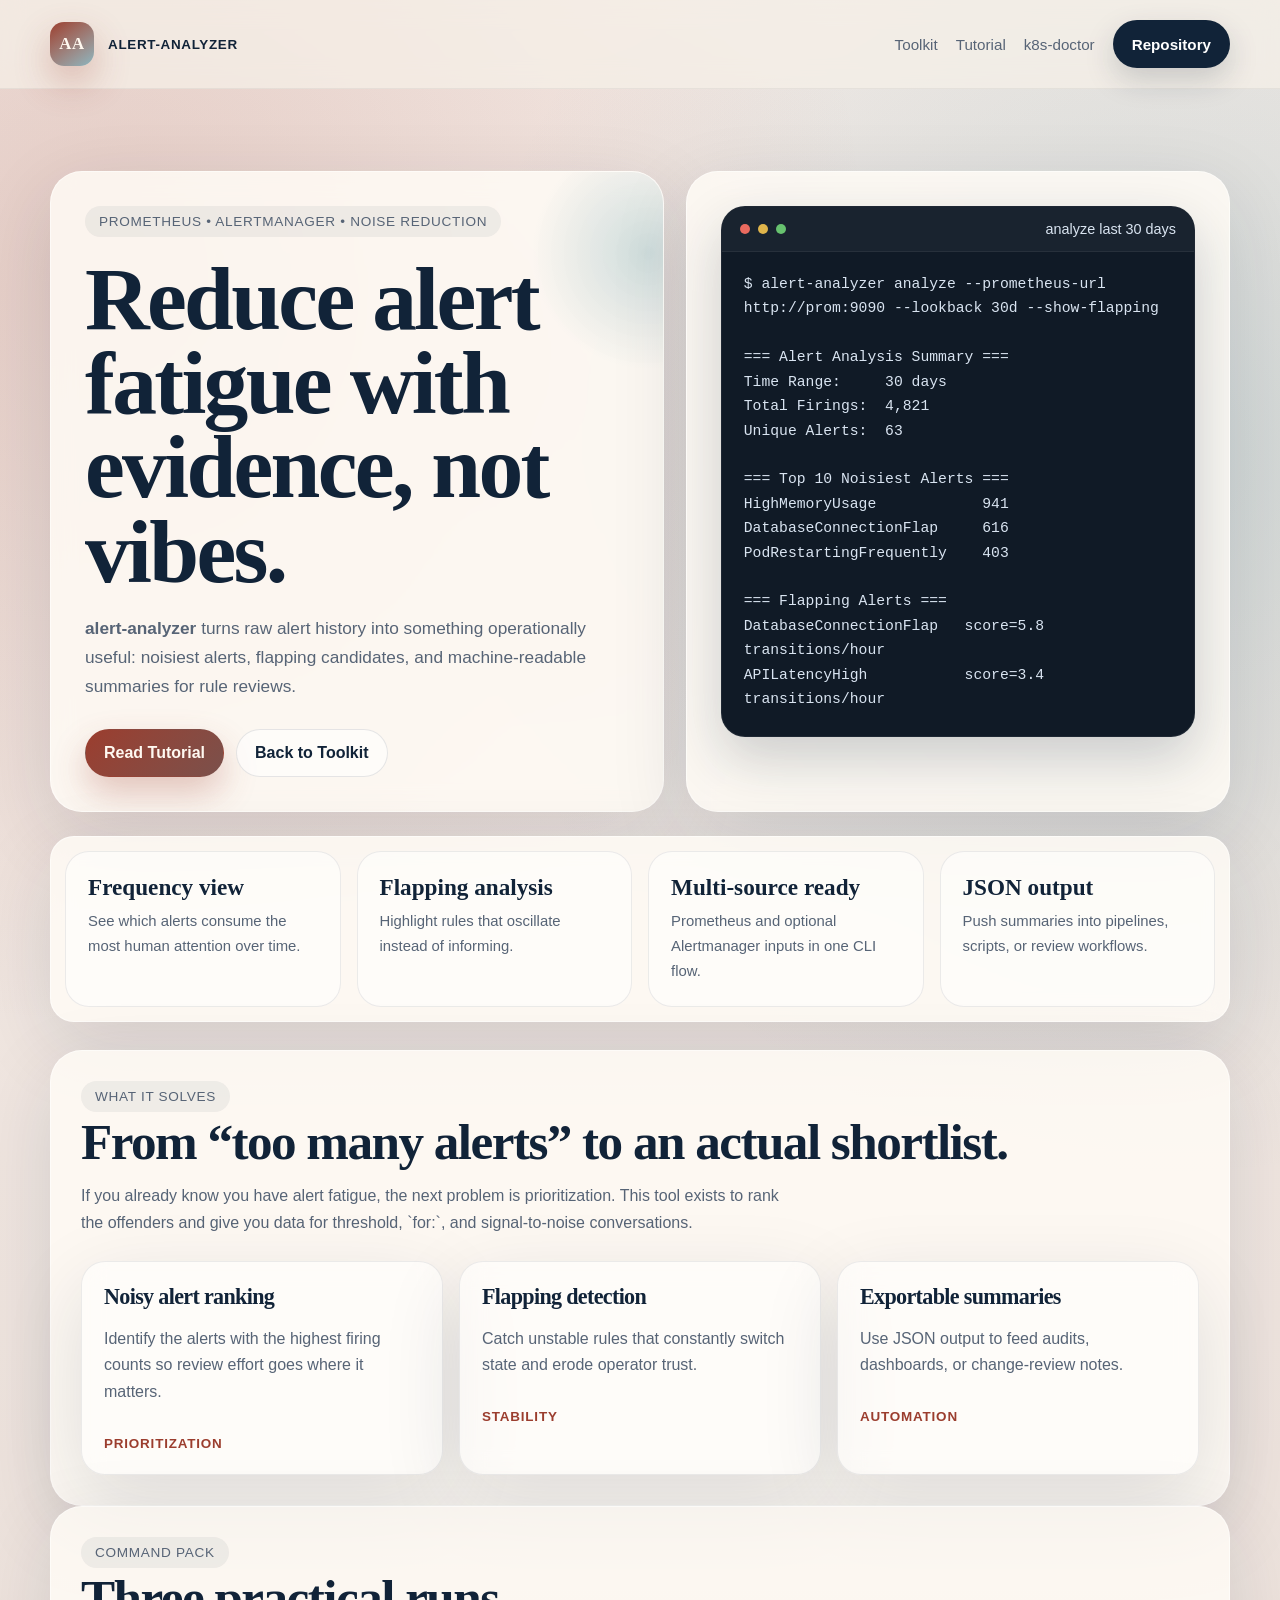
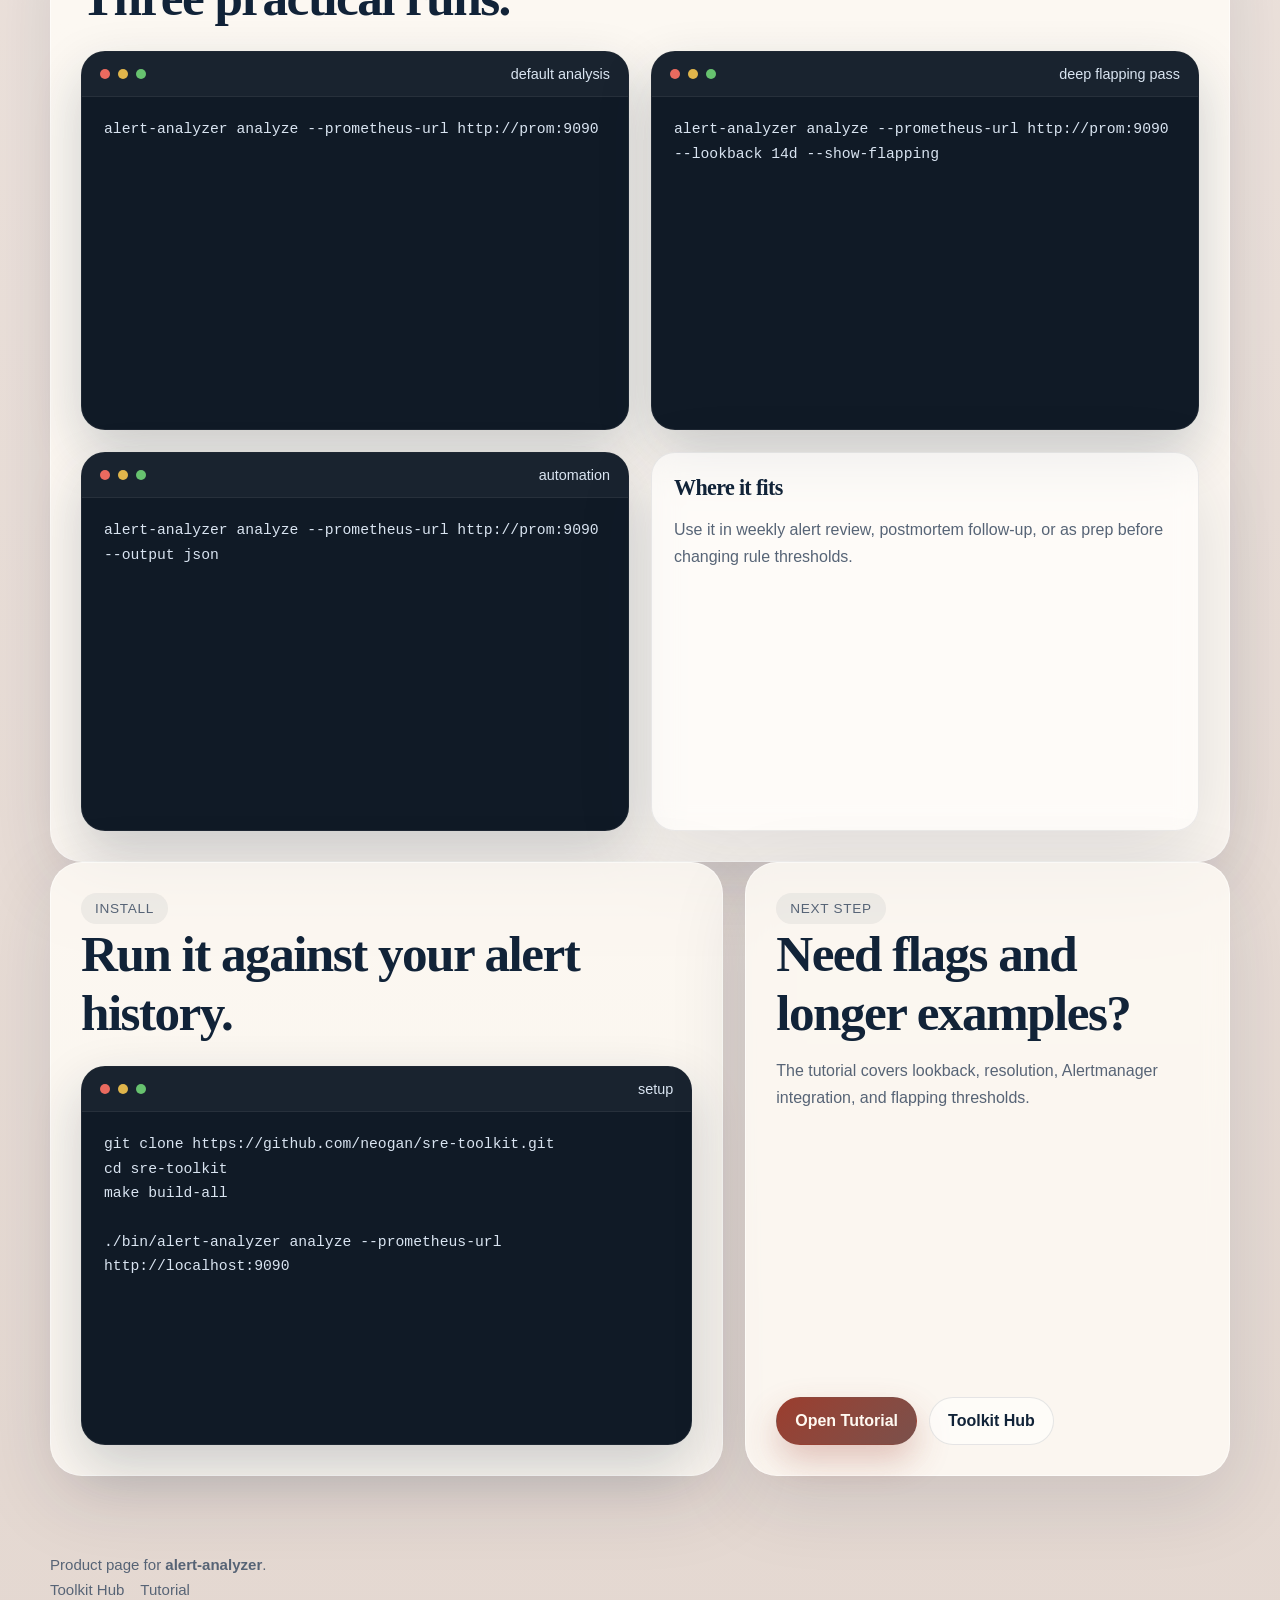
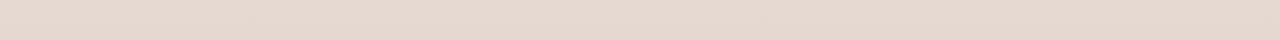
==== docs/landing/alert-analyzer.html @ 3863f662 "feat: Add dedicated landing pages for SRE toolkit components, update documentation and build process" ====
<!DOCTYPE html>
<html lang="en">
<head>
  <meta charset="UTF-8">
  <meta name="viewport" content="width=device-width, initial-scale=1.0">
  <title>alert-analyzer | Alert Noise and Flapping Analysis</title>
  <meta
    name="description"
    content="alert-analyzer helps SRE teams inspect noisy and flapping Prometheus alerts using a production-friendly CLI."
  >
  <link rel="stylesheet" href="./assets/site.css">
</head>
<body style="--accent:#9b3d2e; --accent-2:#2f7d8f; --bg-top:#f5ece7; --bg-bottom:#e4d8d1;">
  <div class="grain"></div>
  <div class="page-shell">
    <header class="site-header">
      <div class="wrap nav">
        <a class="brand" href="./index.html">
          <span class="brand-mark">AA</span>
          <span>alert-analyzer</span>
        </a>
        <nav class="nav-links">
          <a href="./index.html">Toolkit</a>
          <a href="../alert-analyzer-tutorial.md">Tutorial</a>
          <a href="./k8s-doctor.html">k8s-doctor</a>
          <a class="nav-cta" href="../../README.md">Repository</a>
        </nav>
      </div>
    </header>

    <main>
      <section class="hero">
        <div class="wrap hero-grid">
          <div class="panel hero-copy reveal is-visible">
            <div class="eyebrow">Prometheus • Alertmanager • Noise Reduction</div>
            <h1>Reduce alert fatigue with evidence, not vibes.</h1>
            <p class="lead">
              <strong>alert-analyzer</strong> turns raw alert history into something operationally useful:
              noisiest alerts, flapping candidates, and machine-readable summaries for rule reviews.
            </p>
            <div class="hero-actions">
              <a class="button button-primary" href="../alert-analyzer-tutorial.md">Read Tutorial</a>
              <a class="button button-secondary" href="./index.html">Back to Toolkit</a>
            </div>
          </div>

          <aside class="panel reveal is-visible">
            <div class="terminal">
              <div class="terminal-top">
                <span class="lights"><span></span><span></span><span></span></span>
                <span>analyze last 30 days</span>
              </div>
              <pre>$ alert-analyzer analyze --prometheus-url http://prom:9090 --lookback 30d --show-flapping

=== Alert Analysis Summary ===
Time Range:     30 days
Total Firings:  4,821
Unique Alerts:  63

=== Top 10 Noisiest Alerts ===
HighMemoryUsage            941
DatabaseConnectionFlap     616
PodRestartingFrequently    403

=== Flapping Alerts ===
DatabaseConnectionFlap   score=5.8 transitions/hour
APILatencyHigh           score=3.4 transitions/hour</pre>
            </div>
          </aside>
        </div>

        <div class="wrap metric-strip reveal">
          <div class="metric">
            <strong>Frequency view</strong>
            <span>See which alerts consume the most human attention over time.</span>
          </div>
          <div class="metric">
            <strong>Flapping analysis</strong>
            <span>Highlight rules that oscillate instead of informing.</span>
          </div>
          <div class="metric">
            <strong>Multi-source ready</strong>
            <span>Prometheus and optional Alertmanager inputs in one CLI flow.</span>
          </div>
          <div class="metric">
            <strong>JSON output</strong>
            <span>Push summaries into pipelines, scripts, or review workflows.</span>
          </div>
        </div>
      </section>

      <section class="wrap">
        <div class="section-card reveal">
          <div class="section-head">
            <div>
              <div class="eyebrow">What It Solves</div>
              <h2>From “too many alerts” to an actual shortlist.</h2>
              <p class="section-copy">
                If you already know you have alert fatigue, the next problem is prioritization.
                This tool exists to rank the offenders and give you data for threshold, `for:`,
                and signal-to-noise conversations.
              </p>
            </div>
          </div>

          <div class="grid-3">
            <article class="card">
              <h3>Noisy alert ranking</h3>
              <p>Identify the alerts with the highest firing counts so review effort goes where it matters.</p>
              <span class="label">Prioritization</span>
            </article>
            <article class="card">
              <h3>Flapping detection</h3>
              <p>Catch unstable rules that constantly switch state and erode operator trust.</p>
              <span class="label">Stability</span>
            </article>
            <article class="card">
              <h3>Exportable summaries</h3>
              <p>Use JSON output to feed audits, dashboards, or change-review notes.</p>
              <span class="label">Automation</span>
            </article>
          </div>
        </div>
      </section>

      <section class="wrap">
        <div class="section-card reveal">
          <div class="section-head">
            <div>
              <div class="eyebrow">Command Pack</div>
              <h2>Three practical runs.</h2>
            </div>
          </div>
          <div class="split-grid">
            <div class="terminal">
              <div class="terminal-top">
                <span class="lights"><span></span><span></span><span></span></span>
                <span>default analysis</span>
              </div>
              <pre>alert-analyzer analyze --prometheus-url http://prom:9090</pre>
            </div>
            <div class="terminal">
              <div class="terminal-top">
                <span class="lights"><span></span><span></span><span></span></span>
                <span>deep flapping pass</span>
              </div>
              <pre>alert-analyzer analyze --prometheus-url http://prom:9090 --lookback 14d --show-flapping</pre>
            </div>
            <div class="terminal">
              <div class="terminal-top">
                <span class="lights"><span></span><span></span><span></span></span>
                <span>automation</span>
              </div>
              <pre>alert-analyzer analyze --prometheus-url http://prom:9090 --output json</pre>
            </div>
            <article class="card">
              <h3>Where it fits</h3>
              <p>Use it in weekly alert review, postmortem follow-up, or as prep before changing rule thresholds.</p>
            </article>
          </div>
        </div>
      </section>

      <section class="wrap">
        <div class="install-grid reveal">
          <div class="section-card">
            <div class="section-head">
              <div>
                <div class="eyebrow">Install</div>
                <h2>Run it against your alert history.</h2>
              </div>
            </div>
            <div class="terminal">
              <div class="terminal-top">
                <span class="lights"><span></span><span></span><span></span></span>
                <span>setup</span>
              </div>
              <pre>git clone https://github.com/neogan/sre-toolkit.git
cd sre-toolkit
make build-all

./bin/alert-analyzer analyze --prometheus-url http://localhost:9090</pre>
            </div>
          </div>
          <aside class="cta-card">
            <div>
              <div class="eyebrow">Next Step</div>
              <h2>Need flags and longer examples?</h2>
              <p>The tutorial covers lookback, resolution, Alertmanager integration, and flapping thresholds.</p>
            </div>
            <div class="hero-actions">
              <a class="button button-primary" href="../alert-analyzer-tutorial.md">Open Tutorial</a>
              <a class="button button-secondary" href="./index.html">Toolkit Hub</a>
            </div>
          </aside>
        </div>
      </section>
    </main>

    <footer class="footer">
      <div class="wrap">
        Product page for <strong>alert-analyzer</strong>.
        <div class="footer-links">
          <a href="./index.html">Toolkit Hub</a>
          <a href="../alert-analyzer-tutorial.md">Tutorial</a>
        </div>
      </div>
    </footer>
  </div>
  <script src="./assets/site.js"></script>
</body>
</html>
---- docs/landing/assets/site.css ----
:root {
  --bg-top: #f3eee3;
  --bg-bottom: #e8dfcc;
  --ink: #112338;
  --muted: #576476;
  --panel: rgba(255, 252, 246, 0.84);
  --panel-strong: #fffdf7;
  --line: rgba(17, 35, 56, 0.1);
  --accent: #c95d2a;
  --accent-2: #1c7c74;
  --accent-3: #d2a63e;
  --shadow: 0 24px 80px rgba(17, 35, 56, 0.12);
  --max-width: 1180px;
  --radius-xl: 32px;
  --radius-lg: 24px;
  --radius-md: 18px;
}

* {
  box-sizing: border-box;
}

html {
  scroll-behavior: smooth;
}

body {
  margin: 0;
  min-height: 100vh;
  color: var(--ink);
  font-family: "Avenir Next", "Segoe UI", "Helvetica Neue", sans-serif;
  background:
    radial-gradient(circle at 8% 8%, color-mix(in srgb, var(--accent) 18%, transparent), transparent 24%),
    radial-gradient(circle at 92% 14%, color-mix(in srgb, var(--accent-2) 18%, transparent), transparent 24%),
    linear-gradient(180deg, var(--bg-top) 0%, var(--bg-bottom) 100%);
}

a {
  color: inherit;
  text-decoration: none;
}

code,
pre {
  font-family: "SFMono-Regular", "Menlo", "Monaco", monospace;
}

.page-shell {
  position: relative;
  overflow: hidden;
}

.grain {
  position: fixed;
  inset: 0;
  pointer-events: none;
  opacity: 0.07;
  background-image:
    linear-gradient(rgba(17, 35, 56, 0.04) 1px, transparent 1px),
    linear-gradient(90deg, rgba(17, 35, 56, 0.04) 1px, transparent 1px);
  background-size: 28px 28px;
  mask-image: radial-gradient(circle at center, black 36%, transparent 92%);
}

.wrap {
  width: min(calc(100% - 32px), var(--max-width));
  margin: 0 auto;
}

.site-header {
  position: sticky;
  top: 0;
  z-index: 20;
  padding: 20px 0;
  background: rgba(245, 240, 232, 0.72);
  border-bottom: 1px solid rgba(17, 35, 56, 0.06);
  backdrop-filter: blur(12px);
}

.nav {
  display: flex;
  align-items: center;
  justify-content: space-between;
  gap: 16px;
}

.brand {
  display: inline-flex;
  align-items: center;
  gap: 14px;
  font-size: 0.84rem;
  font-weight: 700;
  letter-spacing: 0.05em;
  text-transform: uppercase;
}

.brand-mark {
  width: 44px;
  height: 44px;
  border-radius: 14px;
  display: grid;
  place-items: center;
  color: #fff8ef;
  background: linear-gradient(145deg, var(--accent), color-mix(in srgb, var(--accent-2) 56%, white));
  box-shadow: 0 16px 36px color-mix(in srgb, var(--accent) 30%, transparent);
  font-family: "Iowan Old Style", "Palatino Linotype", "Book Antiqua", serif;
  font-size: 1.05rem;
}

.nav-links {
  display: flex;
  align-items: center;
  gap: 18px;
  flex-wrap: wrap;
  font-size: 0.95rem;
  color: var(--muted);
}

.nav-cta,
.button {
  display: inline-flex;
  align-items: center;
  justify-content: center;
  gap: 10px;
  min-height: 48px;
  padding: 0 18px;
  border-radius: 999px;
  font-weight: 600;
  border: 1px solid transparent;
  transition: transform 180ms ease, box-shadow 180ms ease, background 180ms ease;
}

.nav-cta:hover,
.button:hover {
  transform: translateY(-2px);
}

.nav-cta {
  background: var(--ink);
  color: #fff;
  box-shadow: 0 12px 30px rgba(17, 35, 56, 0.18);
}

.button-primary {
  background: linear-gradient(135deg, var(--accent), color-mix(in srgb, var(--accent) 70%, var(--accent-2)));
  color: #fff9f1;
  box-shadow: 0 16px 34px color-mix(in srgb, var(--accent) 28%, transparent);
}

.button-secondary {
  background: rgba(255, 255, 255, 0.58);
  border-color: var(--line);
}

.hero {
  padding: 54px 0 28px;
}

.hero-grid,
.split-grid,
.install-grid,
.cta-grid {
  display: grid;
  gap: 22px;
}

.hero-grid {
  grid-template-columns: minmax(0, 1.06fr) minmax(340px, 0.94fr);
}

.split-grid {
  grid-template-columns: repeat(2, minmax(0, 1fr));
}

.install-grid,
.cta-grid {
  grid-template-columns: minmax(0, 1fr) minmax(320px, 0.72fr);
}

.panel,
.metric-strip,
.tool-card,
.card,
.cta-card {
  background: var(--panel);
  border: 1px solid rgba(255, 255, 255, 0.52);
  box-shadow: var(--shadow);
  backdrop-filter: blur(12px);
}

.panel,
.section-card,
.cta-card {
  border-radius: var(--radius-xl);
}

.panel {
  padding: 34px;
  position: relative;
  overflow: hidden;
}

.panel.hero-copy::after {
  content: "";
  position: absolute;
  right: -110px;
  top: -44px;
  width: 250px;
  height: 250px;
  border-radius: 50%;
  background: radial-gradient(circle, color-mix(in srgb, var(--accent-2) 22%, transparent), transparent 66%);
}

.eyebrow,
.pill {
  display: inline-flex;
  align-items: center;
  gap: 10px;
  border-radius: 999px;
  background: rgba(17, 35, 56, 0.06);
  color: var(--muted);
  font-size: 0.85rem;
}

.eyebrow {
  padding: 8px 14px;
  letter-spacing: 0.05em;
  text-transform: uppercase;
}

.pill {
  padding: 8px 12px;
}

.pill-row,
.hero-actions,
.command-list {
  display: flex;
  flex-wrap: wrap;
  gap: 12px;
}

h1,
h2,
h3 {
  margin: 0;
  font-family: "Iowan Old Style", "Palatino Linotype", "Book Antiqua", serif;
  letter-spacing: -0.03em;
}

h1 {
  margin-top: 20px;
  font-size: clamp(3rem, 7vw, 5.9rem);
  line-height: 0.94;
}

h2 {
  font-size: clamp(2rem, 4vw, 3.2rem);
}

h3 {
  font-size: 1.38rem;
}

.lead,
.section-copy,
.card p,
.tool-card p,
.cta-card p,
.metric span,
.step p {
  color: var(--muted);
  line-height: 1.68;
}

.lead {
  margin: 20px 0 0;
  max-width: 42rem;
  font-size: 1.08rem;
}

.hero-actions {
  margin-top: 28px;
}

.terminal {
  border-radius: 24px;
  overflow: hidden;
  background: #101a26;
  color: #d9e4f1;
  border: 1px solid rgba(255, 255, 255, 0.06);
  box-shadow: 0 22px 54px rgba(17, 35, 56, 0.2);
}

.terminal-top {
  display: flex;
  align-items: center;
  justify-content: space-between;
  gap: 14px;
  padding: 14px 18px;
  font-size: 0.9rem;
  background: rgba(255, 255, 255, 0.04);
  border-bottom: 1px solid rgba(255, 255, 255, 0.06);
}

.lights {
  display: inline-flex;
  gap: 8px;
}

.lights span {
  width: 10px;
  height: 10px;
  border-radius: 50%;
  display: block;
}

.lights span:nth-child(1) { background: #ea6a5f; }
.lights span:nth-child(2) { background: #e0b54b; }
.lights span:nth-child(3) { background: #67c26f; }

.terminal pre {
  margin: 0;
  padding: 20px 22px 24px;
  min-height: 332px;
  font-size: 0.92rem;
  line-height: 1.66;
  white-space: pre-wrap;
}

.metric-strip,
.grid-2,
.grid-3,
.grid-4,
.steps {
  display: grid;
  gap: 16px;
}

.metric-strip {
  margin-top: 24px;
  border-radius: var(--radius-lg);
  padding: 14px;
  grid-template-columns: repeat(4, minmax(0, 1fr));
}

.grid-2 {
  grid-template-columns: repeat(2, minmax(0, 1fr));
}

.grid-3,
.steps {
  grid-template-columns: repeat(3, minmax(0, 1fr));
}

.grid-4 {
  grid-template-columns: repeat(4, minmax(0, 1fr));
}

.metric,
.card,
.tool-card,
.step {
  border-radius: var(--radius-lg);
  padding: 22px;
  background: rgba(255, 255, 255, 0.52);
  border: 1px solid rgba(17, 35, 56, 0.08);
}

.metric strong {
  display: block;
  font-family: "Iowan Old Style", "Palatino Linotype", "Book Antiqua", serif;
  font-size: 1.45rem;
}

.metric span {
  display: block;
  margin-top: 8px;
  font-size: 0.93rem;
}

main {
  padding-bottom: 80px;
}

section {
  margin-top: 28px;
}

.section-card {
  padding: 30px;
  background: var(--panel);
  border: 1px solid rgba(255, 255, 255, 0.52);
  box-shadow: var(--shadow);
}

.section-head {
  display: flex;
  align-items: end;
  justify-content: space-between;
  gap: 20px;
  margin-bottom: 24px;
}

.section-copy {
  margin: 12px 0 0;
  max-width: 44rem;
}

.label {
  display: inline-block;
  margin-top: 14px;
  color: var(--accent);
  font-size: 0.84rem;
  letter-spacing: 0.06em;
  text-transform: uppercase;
  font-weight: 700;
}

.cta-card {
  padding: 30px;
  display: flex;
  flex-direction: column;
  justify-content: space-between;
  gap: 18px;
}

.footer {
  padding: 0 0 42px;
  color: var(--muted);
  font-size: 0.94rem;
}

.footer-links {
  display: flex;
  gap: 16px;
  flex-wrap: wrap;
  margin-top: 8px;
}

.reveal {
  opacity: 0;
  transform: translateY(22px);
  transition: opacity 500ms ease, transform 500ms ease;
}

.reveal.is-visible {
  opacity: 1;
  transform: translateY(0);
}

@media (max-width: 1080px) {
  .hero-grid,
  .split-grid,
  .install-grid,
  .cta-grid,
  .metric-strip,
  .grid-2,
  .grid-3,
  .grid-4,
  .steps {
    grid-template-columns: 1fr;
  }
}

@media (max-width: 760px) {
  .site-header {
    position: static;
  }

  .panel,
  .section-card,
  .cta-card {
    padding: 24px;
  }

  .nav {
    flex-direction: column;
    align-items: stretch;
  }

  .nav-links {
    justify-content: space-between;
  }

  h1 {
    font-size: clamp(2.5rem, 14vw, 4.6rem);
  }
}
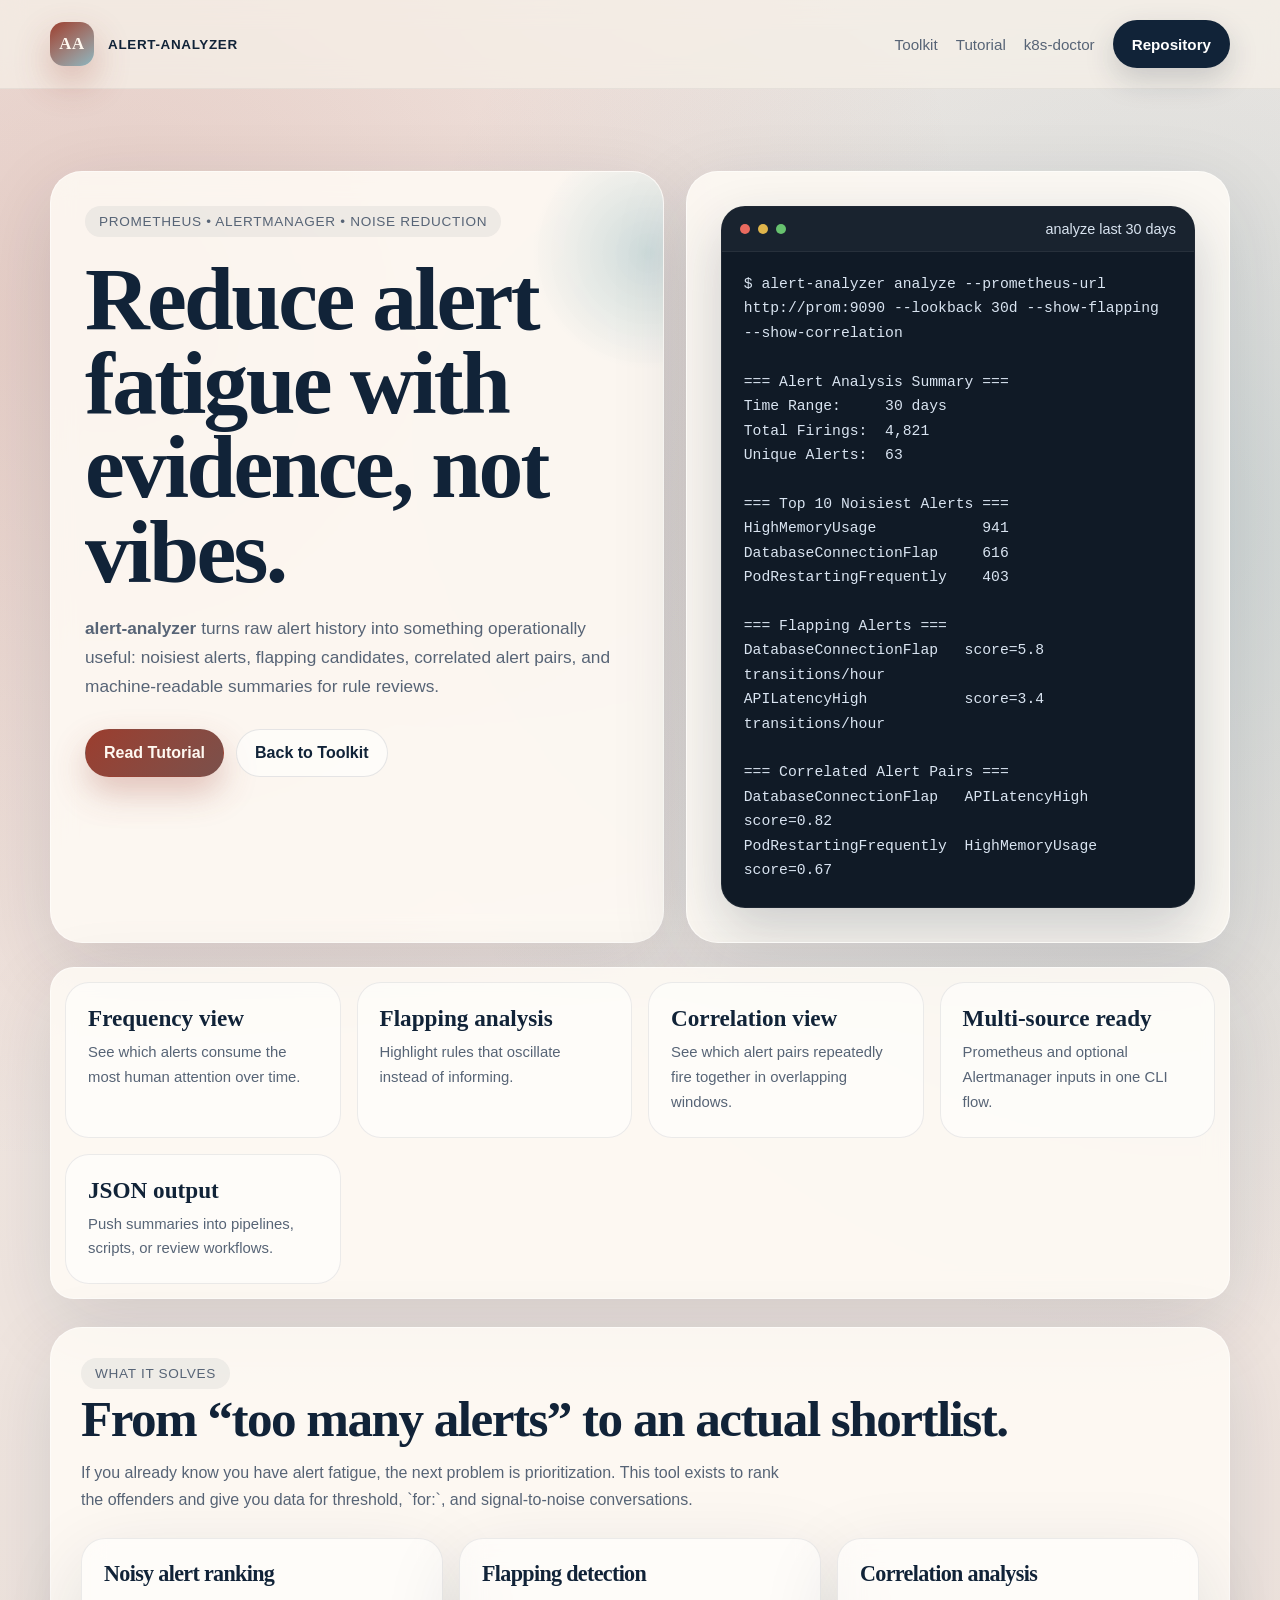
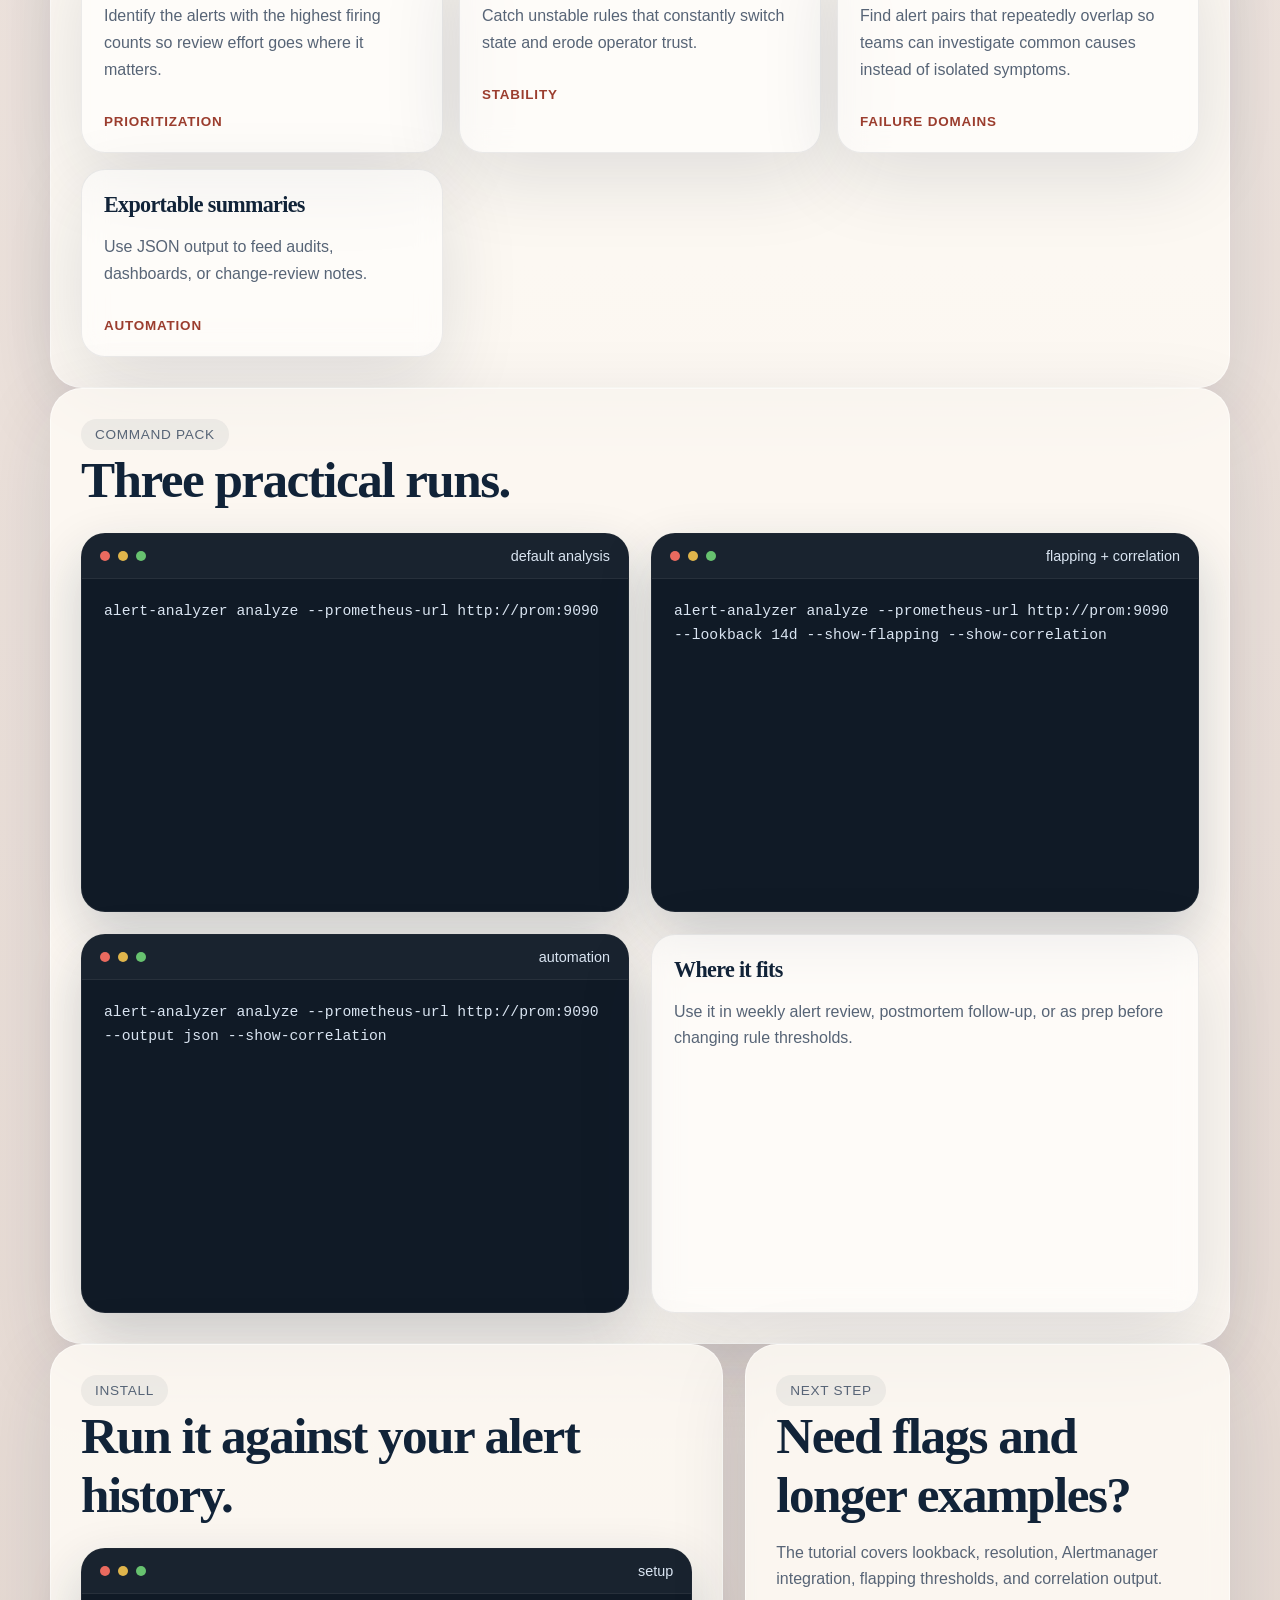
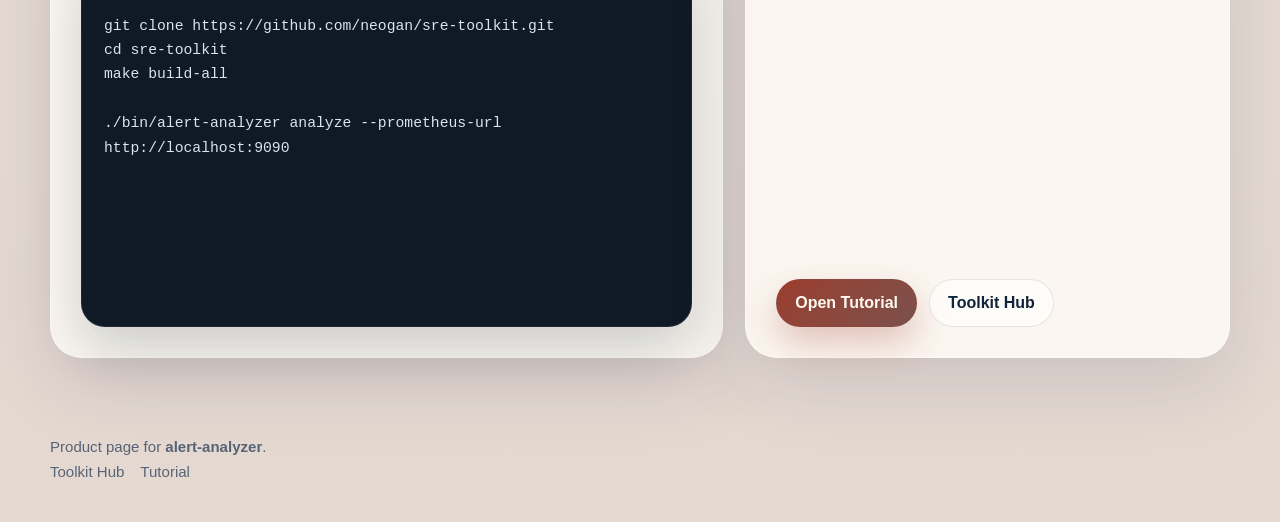
==== commit 45c44774: "up docs" ====
--- a/docs/landing/alert-analyzer.html
+++ b/docs/landing/alert-analyzer.html
@@ -3,10 +3,10 @@
 <head>
   <meta charset="UTF-8">
   <meta name="viewport" content="width=device-width, initial-scale=1.0">
-  <title>alert-analyzer | Alert Noise and Flapping Analysis</title>
+  <title>alert-analyzer | Alert Noise, Flapping, and Correlation Analysis</title>
   <meta
     name="description"
-    content="alert-analyzer helps SRE teams inspect noisy and flapping Prometheus alerts using a production-friendly CLI."
+    content="alert-analyzer helps SRE teams inspect noisy, flapping, and correlated Prometheus alerts using a production-friendly CLI."
   >
   <link rel="stylesheet" href="./assets/site.css">
 </head>
@@ -36,7 +36,7 @@
             <h1>Reduce alert fatigue with evidence, not vibes.</h1>
             <p class="lead">
               <strong>alert-analyzer</strong> turns raw alert history into something operationally useful:
-              noisiest alerts, flapping candidates, and machine-readable summaries for rule reviews.
+              noisiest alerts, flapping candidates, correlated alert pairs, and machine-readable summaries for rule reviews.
             </p>
             <div class="hero-actions">
               <a class="button button-primary" href="../alert-analyzer-tutorial.md">Read Tutorial</a>
@@ -50,7 +50,7 @@
                 <span class="lights"><span></span><span></span><span></span></span>
                 <span>analyze last 30 days</span>
               </div>
-              <pre>$ alert-analyzer analyze --prometheus-url http://prom:9090 --lookback 30d --show-flapping
+              <pre>$ alert-analyzer analyze --prometheus-url http://prom:9090 --lookback 30d --show-flapping --show-correlation
 
 === Alert Analysis Summary ===
 Time Range:     30 days
@@ -64,7 +64,11 @@
 
 === Flapping Alerts ===
 DatabaseConnectionFlap   score=5.8 transitions/hour
-APILatencyHigh           score=3.4 transitions/hour</pre>
+APILatencyHigh           score=3.4 transitions/hour
+
+=== Correlated Alert Pairs ===
+DatabaseConnectionFlap   APILatencyHigh      score=0.82
+PodRestartingFrequently  HighMemoryUsage     score=0.67</pre>
             </div>
           </aside>
         </div>
@@ -77,6 +81,10 @@
           <div class="metric">
             <strong>Flapping analysis</strong>
             <span>Highlight rules that oscillate instead of informing.</span>
+          </div>
+          <div class="metric">
+            <strong>Correlation view</strong>
+            <span>See which alert pairs repeatedly fire together in overlapping windows.</span>
           </div>
           <div class="metric">
             <strong>Multi-source ready</strong>
@@ -115,6 +123,11 @@
               <span class="label">Stability</span>
             </article>
             <article class="card">
+              <h3>Correlation analysis</h3>
+              <p>Find alert pairs that repeatedly overlap so teams can investigate common causes instead of isolated symptoms.</p>
+              <span class="label">Failure domains</span>
+            </article>
+            <article class="card">
               <h3>Exportable summaries</h3>
               <p>Use JSON output to feed audits, dashboards, or change-review notes.</p>
               <span class="label">Automation</span>
@@ -142,16 +155,16 @@
             <div class="terminal">
               <div class="terminal-top">
                 <span class="lights"><span></span><span></span><span></span></span>
-                <span>deep flapping pass</span>
-              </div>
-              <pre>alert-analyzer analyze --prometheus-url http://prom:9090 --lookback 14d --show-flapping</pre>
+                <span>flapping + correlation</span>
+              </div>
+              <pre>alert-analyzer analyze --prometheus-url http://prom:9090 --lookback 14d --show-flapping --show-correlation</pre>
             </div>
             <div class="terminal">
               <div class="terminal-top">
                 <span class="lights"><span></span><span></span><span></span></span>
                 <span>automation</span>
               </div>
-              <pre>alert-analyzer analyze --prometheus-url http://prom:9090 --output json</pre>
+              <pre>alert-analyzer analyze --prometheus-url http://prom:9090 --output json --show-correlation</pre>
             </div>
             <article class="card">
               <h3>Where it fits</h3>
@@ -186,7 +199,7 @@
             <div>
               <div class="eyebrow">Next Step</div>
               <h2>Need flags and longer examples?</h2>
-              <p>The tutorial covers lookback, resolution, Alertmanager integration, and flapping thresholds.</p>
+              <p>The tutorial covers lookback, resolution, Alertmanager integration, flapping thresholds, and correlation output.</p>
             </div>
             <div class="hero-actions">
               <a class="button button-primary" href="../alert-analyzer-tutorial.md">Open Tutorial</a>
